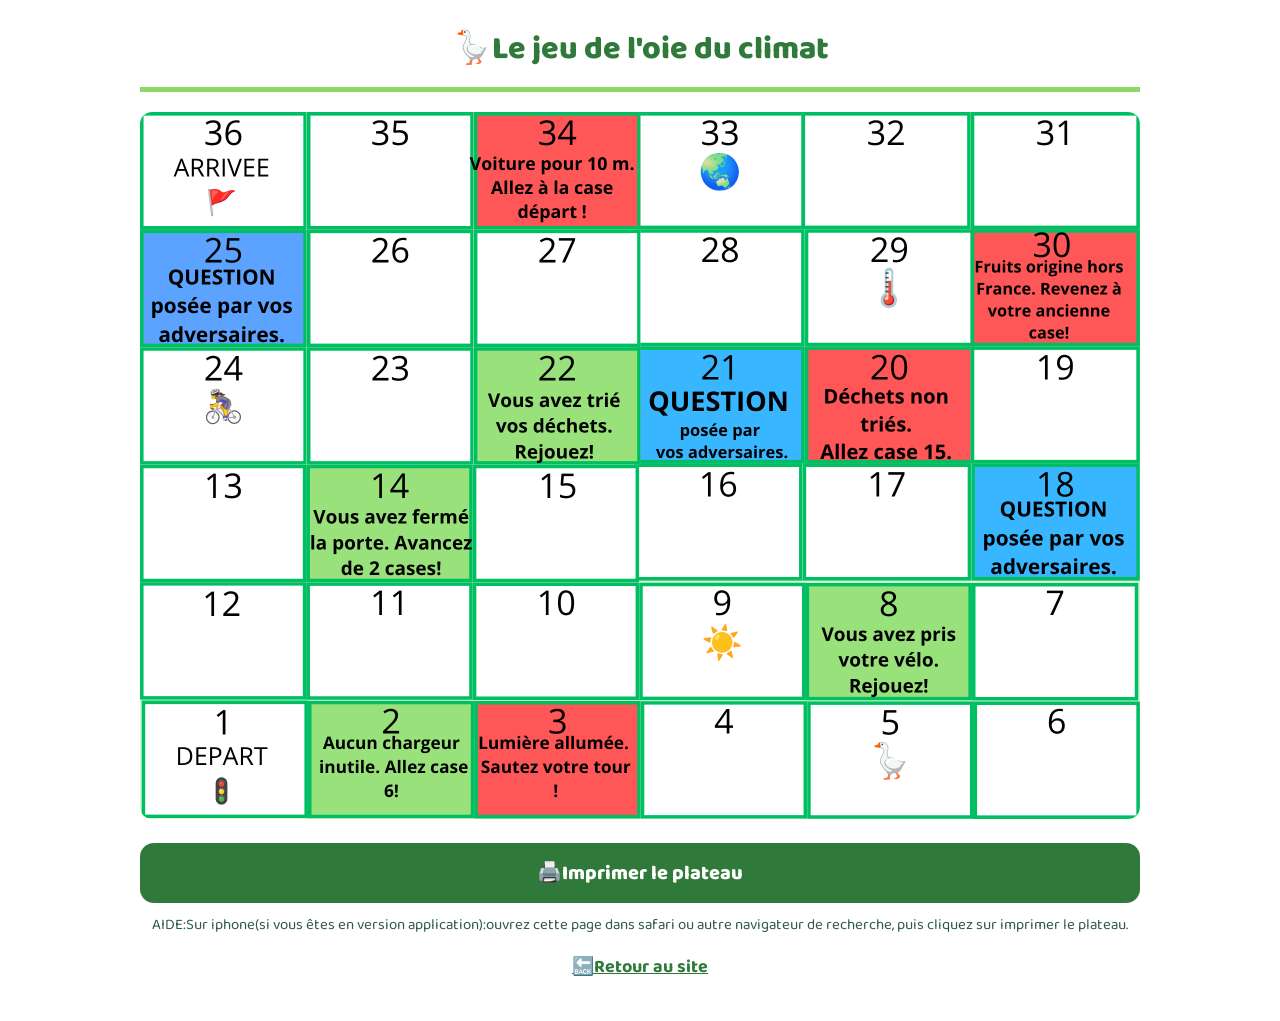
==== plateau.html @ 5658c00f "Update plateau.html" ====
<!DOCTYPE html>
<html lang="fr">
<head>
	<meta charset="utf-8">
	<meta name="viewport" content="width=device-width, initial-scale=1">
	<title>Plateau-ECODEFI</title>
	<link rel="preconnect" href="https://fonts.googleapis.com">
	<link rel="preconnect" href="https://fonts.gstatic.com" crossorigin>
	<link href="https://fonts.googleapis.com/css2?family=Baloo+2:wght@400..800&display=swap" rel="stylesheet">
	<link rel="stylesheet" href="style.css">
	<link rel="manifest" href="manifest.json">
    <link rel="apple-touch-icon" href="icone-192.png">
</head>
<body>
  <main class="page-plateau">
    <h1 class="fiche-titre">
      🪿Le jeu de l'oie du climat
    </h1>
    <img class="plateau-image" src="plateau.png" alt="plateau imprimable">
    <button class="retour" onclick="window.print()">
      🖨️Imprimer le plateau
    </button>
	 <p class=aide> 
		AIDE:Sur iphone(si vous êtes en version application):ouvrez cette page dans safari ou autre navigateur de recherche, puis cliquez sur imprimer le plateau.
	<p> 
    <a class="retour-site" href="index.html">🔙Retour au site</a>
  </main>
    


 




</body>
</html>
---- style.css ----
.entete {
	background: linear-gradient(to bottom,#BFE6FA,#DDF5D2);
	text-align: center;
	border-bottom: 5px solid #8BD86B;
	padding: 24px 16px;
}
.eco {
	color: #2F7A3A;
}
.defi { 
	color: #3BA7D9;
}
.logo {
	width: 72px;
	height: 72px;
	background-color: white;
	border-radius: 50%;
	margin: 0 auto;
	font-size: 40px;
	line-height: 72px;
}
.nom {
	font-family: "Baloo 2", sans-serif;
	font-size: 60px;
	font-weight: 800;
	letter-spacing: 3px;
}
.slogan {
	font-family: "Baloo 2", sans-serif;
	color: #2F5A44;
	font-size: 18px;
}
body {
	margin: 0;
}
.cartes {
	display: grid;
	grid-template-columns: 1fr 1fr;
	gap: 14px;
	padding: 20px 16px;
}
.carte {
	height: 150px;
	border: none;
	background: none;
	padding: 0;
	position: relative;
	perspective: 800px;
}
.face {
	position: absolute;
	inset: 0;
	border-radius: 18px;
	display: grid;
	place-content: center;
	font-family: "Baloo 2", sans-serif;
	font-size: 18px;
	font-weight: 700;
	backface-visibility: hidden;
	transition: transform 0.5s;
}
.dos {
	background: linear-gradient(to bottom right, #3BA7D9, #8BD86B);
	color: white;
}
.avant {
	background: white;
	border: 3px solid #8BD86B;
	transform: rotateY(-180deg);
}
.retournee .dos {
	transform: rotateY(180deg);
}
.retournee .avant {
	transform: rotateY(0deg);
}
.dos::before {
	content: "❓";
	font-size: 34px;
}
.verrou .dos::before {
	content: "🔒";
}
.verrou .dos {
	background: #E3EAE6;
	color: #6B7D73;
}
.fiche {
	position: fixed;
	inset: 0;
	z-index: 10;
	background: white;
	overflow-y: auto;
	padding: 24px 20px;
   font-family: "Baloo 2", sans-serif;
   display: none;
}
.fiche.ouverte {
	display: block;
}
.fiche-titre {
	font-size: 32px;
	font-weight: 800;
	color: #2F7A3A;
	text-align: center;
	border-bottom: 5px solid #8BD86B;
	padding-bottom: 12px;
	margin-top: 0;
	margin-bottom: 20px;
}
.rubrique {
	margin-bottom: 18px;
	font-size: 17px;
	line-height: 1.5;
}
.rubrique h3 {
	font-size: 22px;
	font-weight: 800;
	color: #2F5A44;
	margin-top: 0;
	margin-bottom: 6px;
}
.retour {
	width: 100%;
	padding: 14px;
	font-family: "Baloo 2", sans-serif;
	font-size: 20px;
	font-weight: 800;
	color: white;
	background: #2F7A3A;
	border: none;
	border-radius: 14px;
}
.bulle {
	position: fixed;
	left: 16px;
	right: 16px;
	bottom: 20px;
	z-index: 20;
	background: #1F3A2B;
	color: white;
	padding: 14px;
	border-radius: 14px;
	text-align: center;
	font-family: "baloo 2",sans-serif;
	font-size: 18px;
	font-weight: 700;
	display: none;
}
.bulle.visible {
	display: block;
}
@media (min-width: 800px) {
	.cartes {
		grid-template-columns: repeat(4, 1fr);
		max-width: 1000px;
		margin: 0 auto;
		padding: 32px 24px;
	}
	.fiche {
		inset: 40px 0;
		width: 620px;
		margin: 0 auto;
		border-radius: 22px;
		box-shadow: 0 0 0 100vmax rgba(15, 35, 25, 0.55);
	}
}
	body:has(.fiche.ouverte).cartes {
		pointer-events: none;
}
.rubrique img {
	width: 100% ;
	border-radius: 12px ;
	margin-top: 10px ;
}
.page-plateau {
	max-width: 1000px ;
	margin: 0 auto ;
	padding: 24px 16px ;
    font-family: "Baloo 2",sans-serif ;
}
.plateau-image {
	width: 100% ;
    border-radius: 12px ;
	margin-bottom: 16px ;
}
.retour-site {
	display: block ;
	text-align: center ;
	margin-top: 14px ;
	color: #2F7A3A ;
	font-size: 18px ;
	font-weight: 700 ;
}
@media print {
	.retour, .retour-site, .fiche-titre, .aide {
		display: none ;
}
	.plateau-image {
		max-height: 18cm ;
		width: auto ;
		display: block ;
		margin: 0 auto ;
}
	.page-plateau {
		padding: 0;
}
}
@page {
	size: landscape ;
	margin: 1cm;
}
.aide {
	text-align: center ;
	font-size: 15px ;
	color: #2F5A44 ;
	margin-top: 10px ;
}
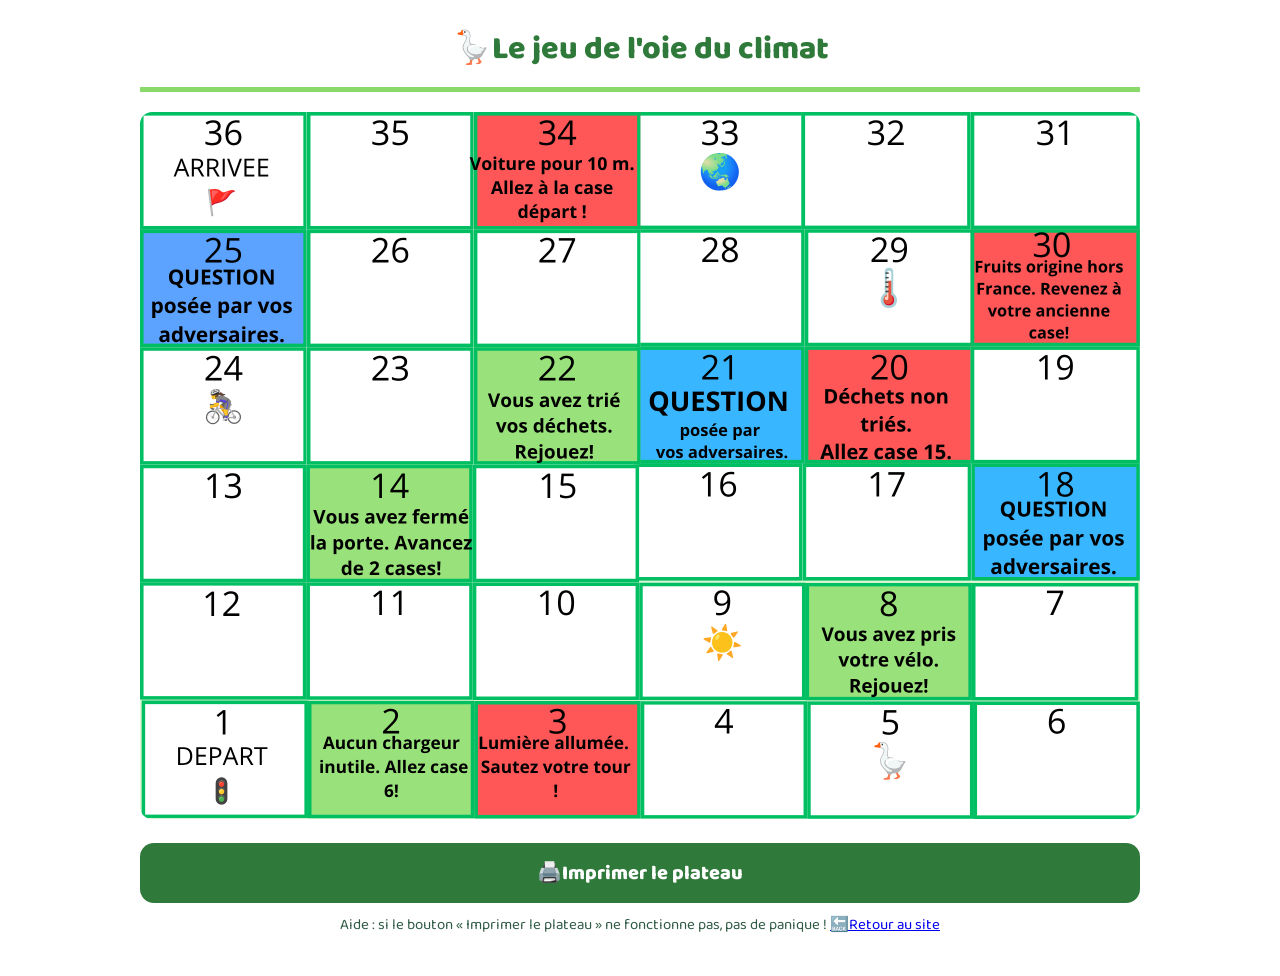
==== commit e4ee74c5: "Update plateau.html Correction aide" ====
--- a/plateau.html
+++ b/plateau.html
@@ -21,7 +21,7 @@
       🖨️Imprimer le plateau
     </button>
 	 <p class=aide> 
-		AIDE:Sur iphone(si vous êtes en version application):ouvrez cette page dans safari ou autre navigateur de recherche, puis cliquez sur imprimer le plateau.
+		Aide : si le bouton « Imprimer le plateau » ne fonctionne pas, pas de panique ! <a href="https://milla202692.github.io/ecodefi/plateau.html" target="_blank>Clique sur ce lien</a>, puis à nouveau sur « Imprimer le plateau ».
 	<p> 
     <a class="retour-site" href="index.html">🔙Retour au site</a>
   </main>
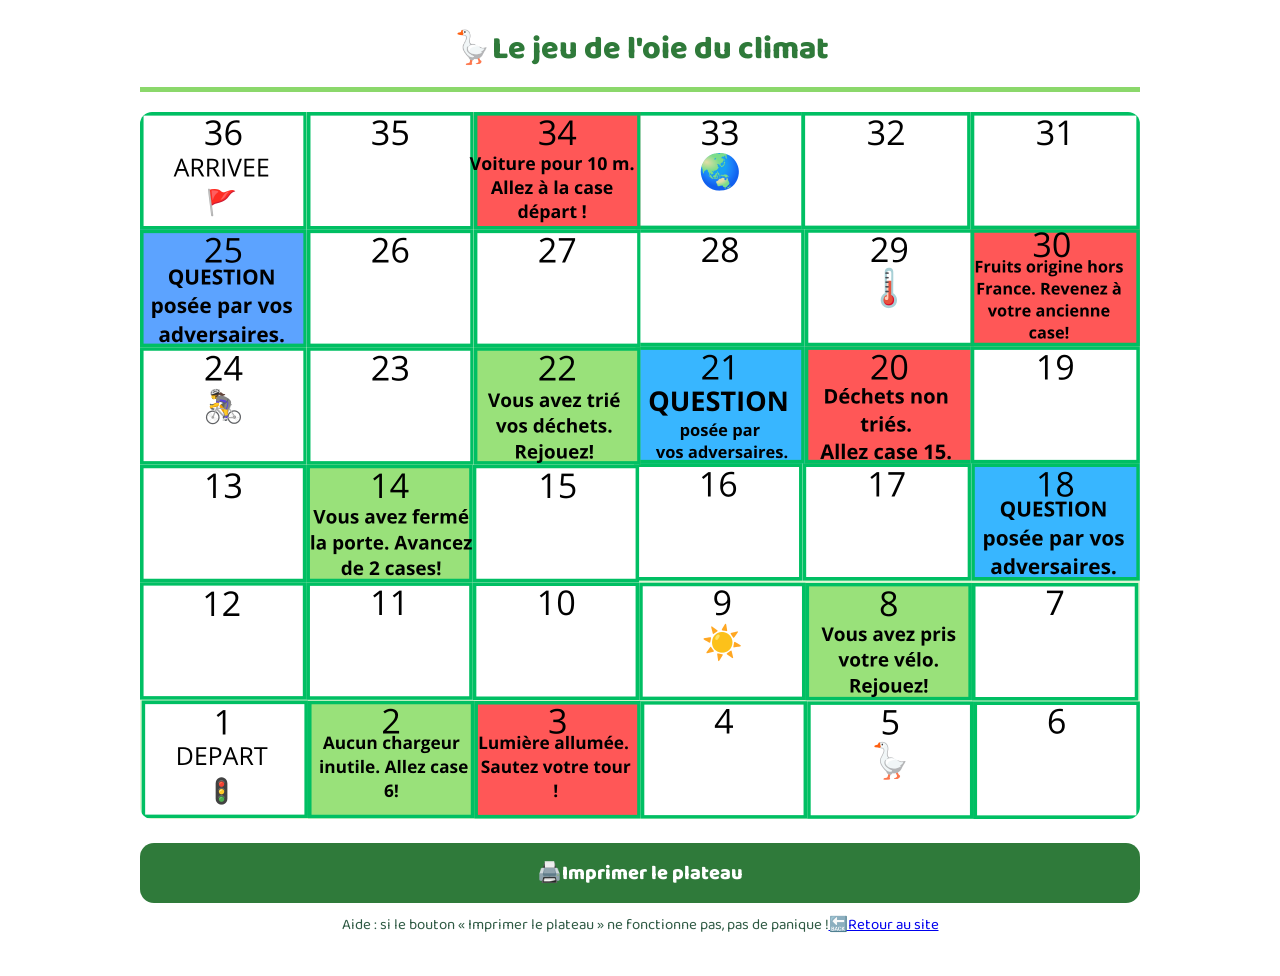
==== commit 65f05faa: "Update plateau.html" ====
--- a/plateau.html
+++ b/plateau.html
@@ -21,7 +21,7 @@
       🖨️Imprimer le plateau
     </button>
 	 <p class=aide> 
-		Aide : si le bouton « Imprimer le plateau » ne fonctionne pas, pas de panique ! <a href="https://milla202692.github.io/ecodefi/plateau.html" target="_blank>Clique sur ce lien</a>, puis à nouveau sur « Imprimer le plateau ».
+		Aide : si le bouton « Imprimer le plateau » ne fonctionne pas, pas de panique !<a href="https://milla202692.github.io/ecodefi/plateau.html" target="_blank>Clique sur ce lien</a>, puis à nouveau sur « Imprimer le plateau ».
 	<p> 
     <a class="retour-site" href="index.html">🔙Retour au site</a>
   </main>
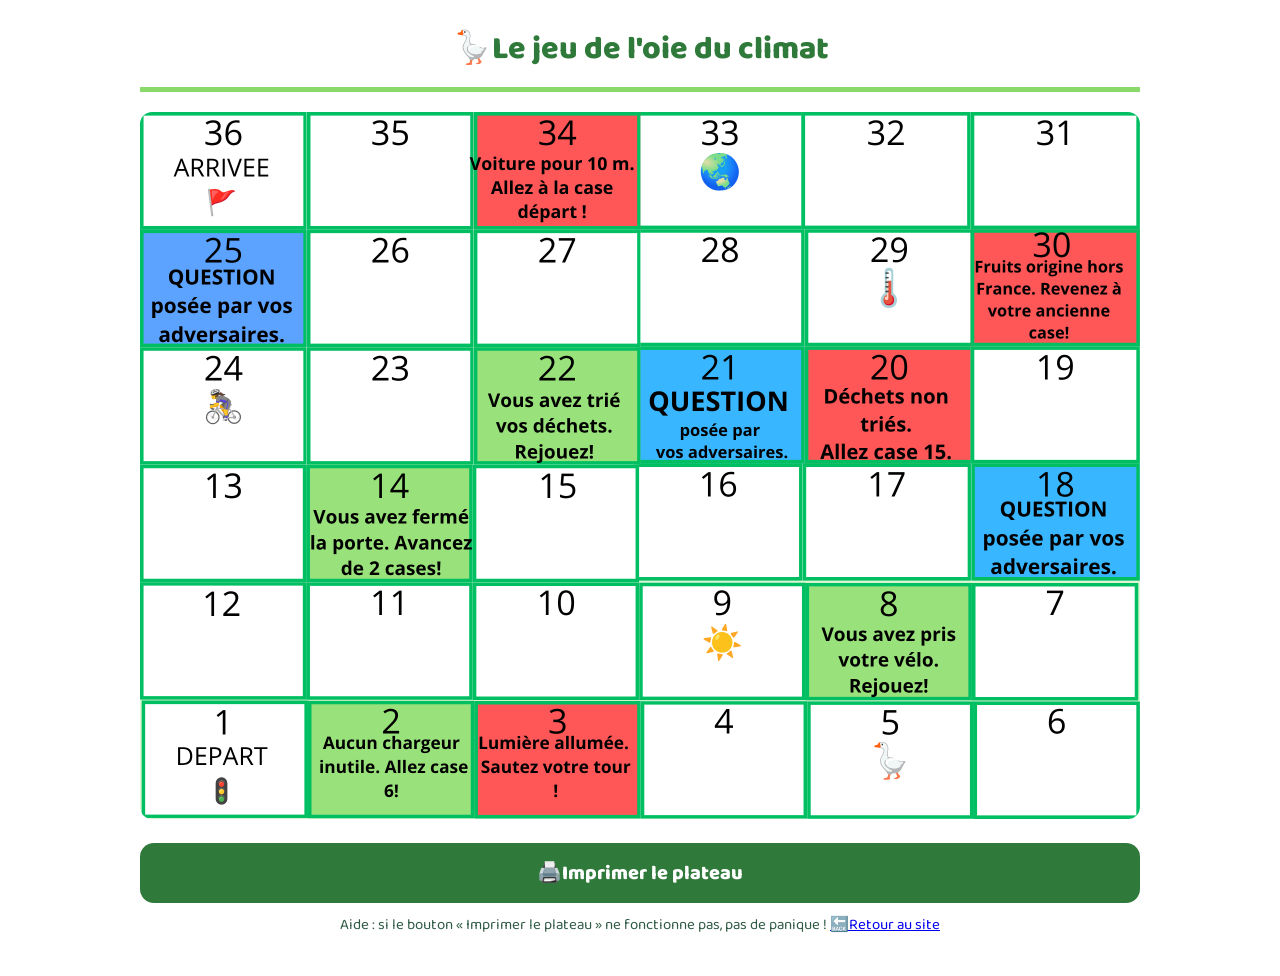
==== commit 85fe1c0c: "Update plateau.html" ====
--- a/plateau.html
+++ b/plateau.html
@@ -21,8 +21,8 @@
       🖨️Imprimer le plateau
     </button>
 	 <p class=aide> 
-		Aide : si le bouton « Imprimer le plateau » ne fonctionne pas, pas de panique !<a href="https://milla202692.github.io/ecodefi/plateau.html" target="_blank>Clique sur ce lien</a>, puis à nouveau sur « Imprimer le plateau ».
-	<p> 
+		Aide : si le bouton « Imprimer le plateau » ne fonctionne pas, pas de panique ! <a href="https://milla202692.github.io/ecodefi/plateau.html" target="_bank>Clique sur ce lien</a>, puis à nouveau sur « Imprimer le plateau ».
+	</p> 
     <a class="retour-site" href="index.html">🔙Retour au site</a>
   </main>
     
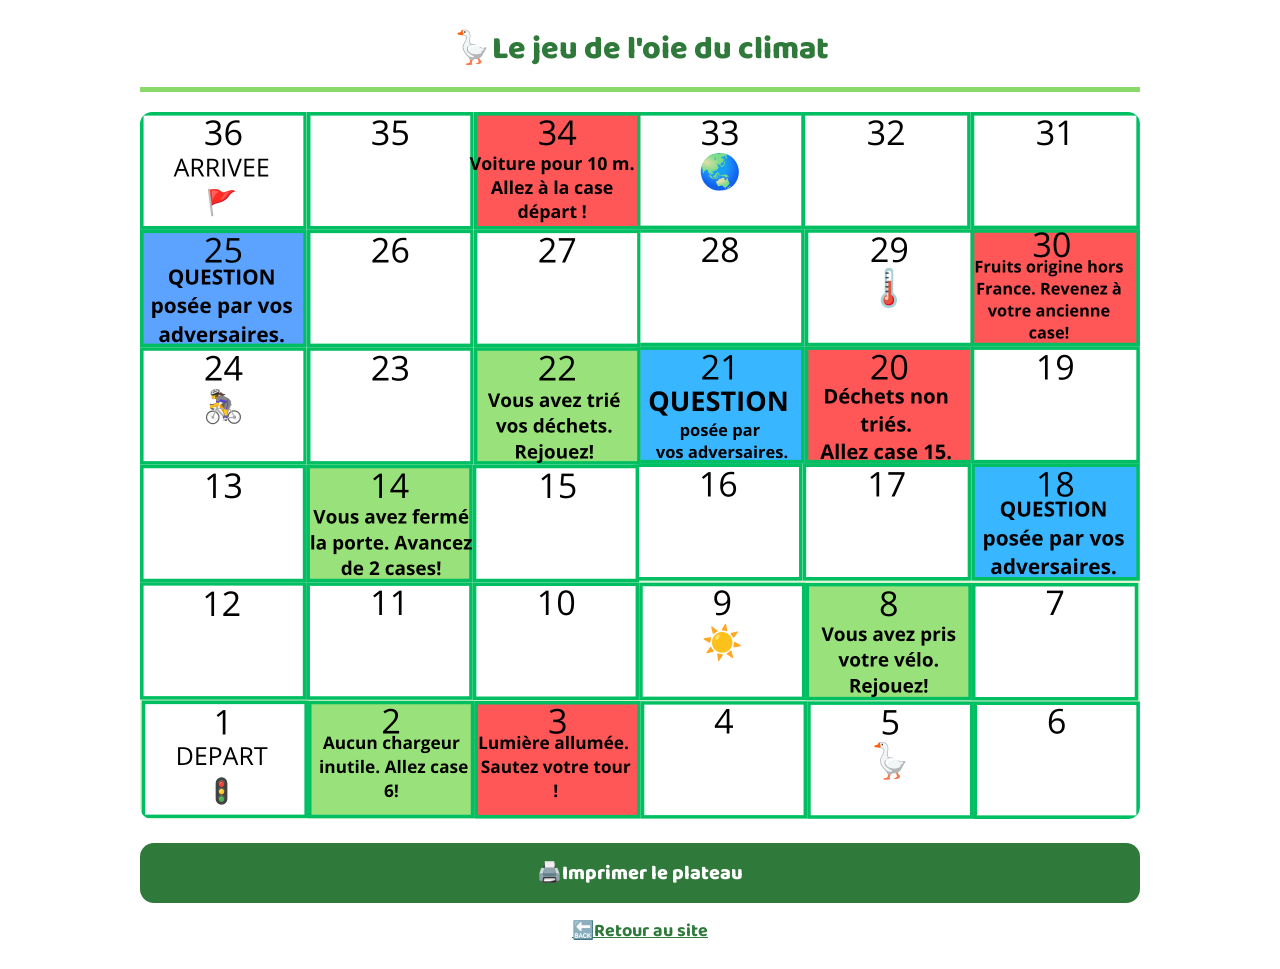
==== commit a3a73c11: "Update plateau.html" ====
--- a/plateau.html
+++ b/plateau.html
@@ -20,10 +20,7 @@
     <button class="retour" onclick="window.print()">
       🖨️Imprimer le plateau
     </button>
-	 <p class=aide> 
-		Aide : si le bouton « Imprimer le plateau » ne fonctionne pas, pas de panique ! <a href="https://milla202692.github.io/ecodefi/plateau.html" target="_bank>Clique sur ce lien</a>, puis à nouveau sur « Imprimer le plateau ».
-	</p> 
-    <a class="retour-site" href="index.html">🔙Retour au site</a>
+ <a class="retour-site" href="index.html">🔙Retour au site</a>
   </main>
     
 
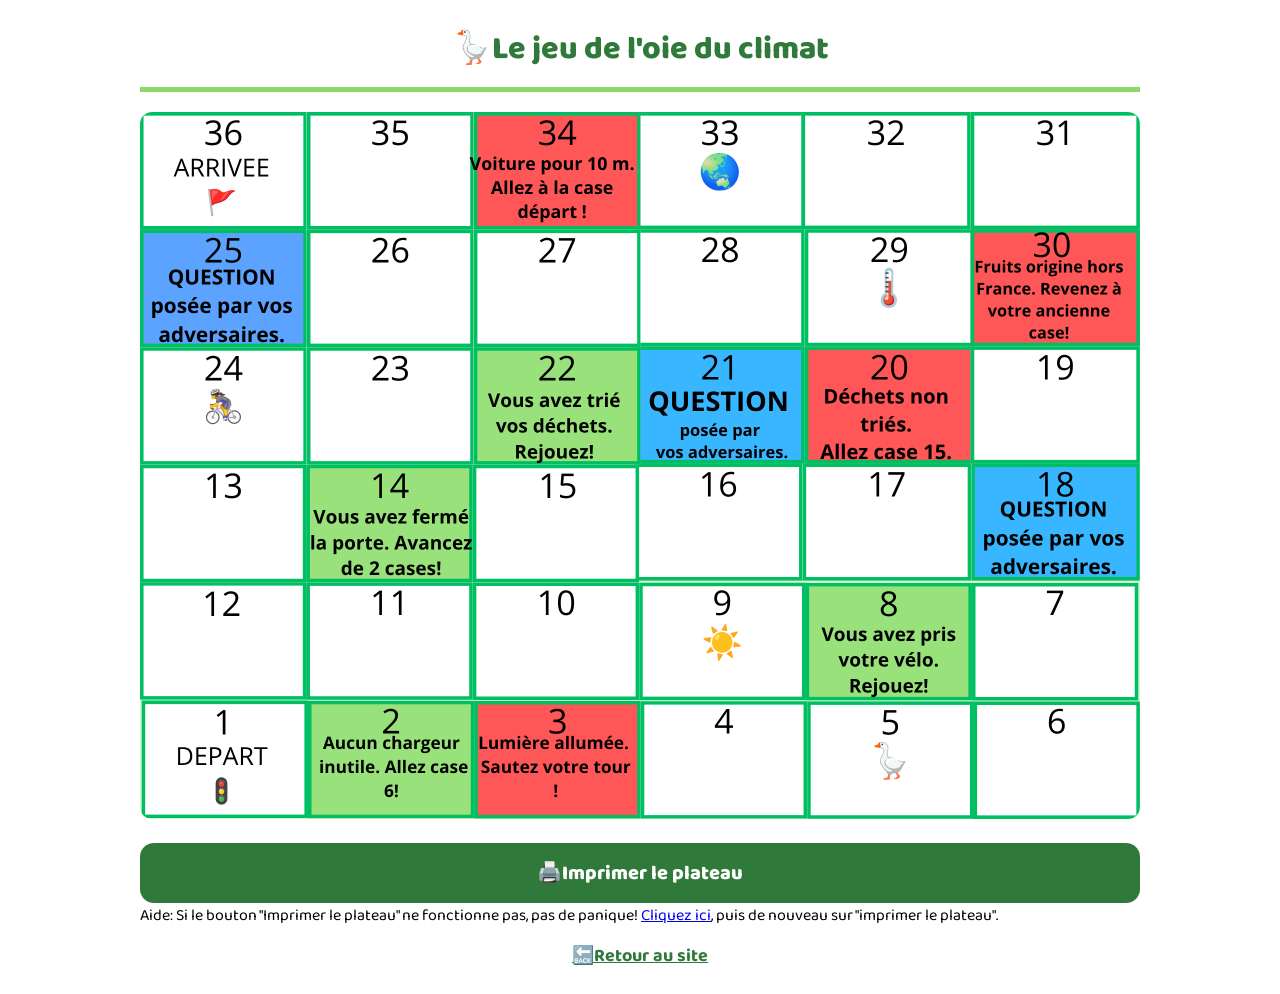
==== commit cb7679a8: "Update plateau.html" ====
--- a/plateau.html
+++ b/plateau.html
@@ -20,7 +20,8 @@
     <button class="retour" onclick="window.print()">
       🖨️Imprimer le plateau
     </button>
- <a class="retour-site" href="index.html">🔙Retour au site</a>
+	  Aide: Si le bouton "Imprimer le plateau" ne fonctionne pas, pas de panique! <a href="https://milla202692.github.io/ecodefi/plateau.html">Cliquez ici</a>, puis de nouveau sur "imprimer le plateau". 
+    <a class="retour-site" href="index.html">🔙Retour au site</a>
   </main>
     
 
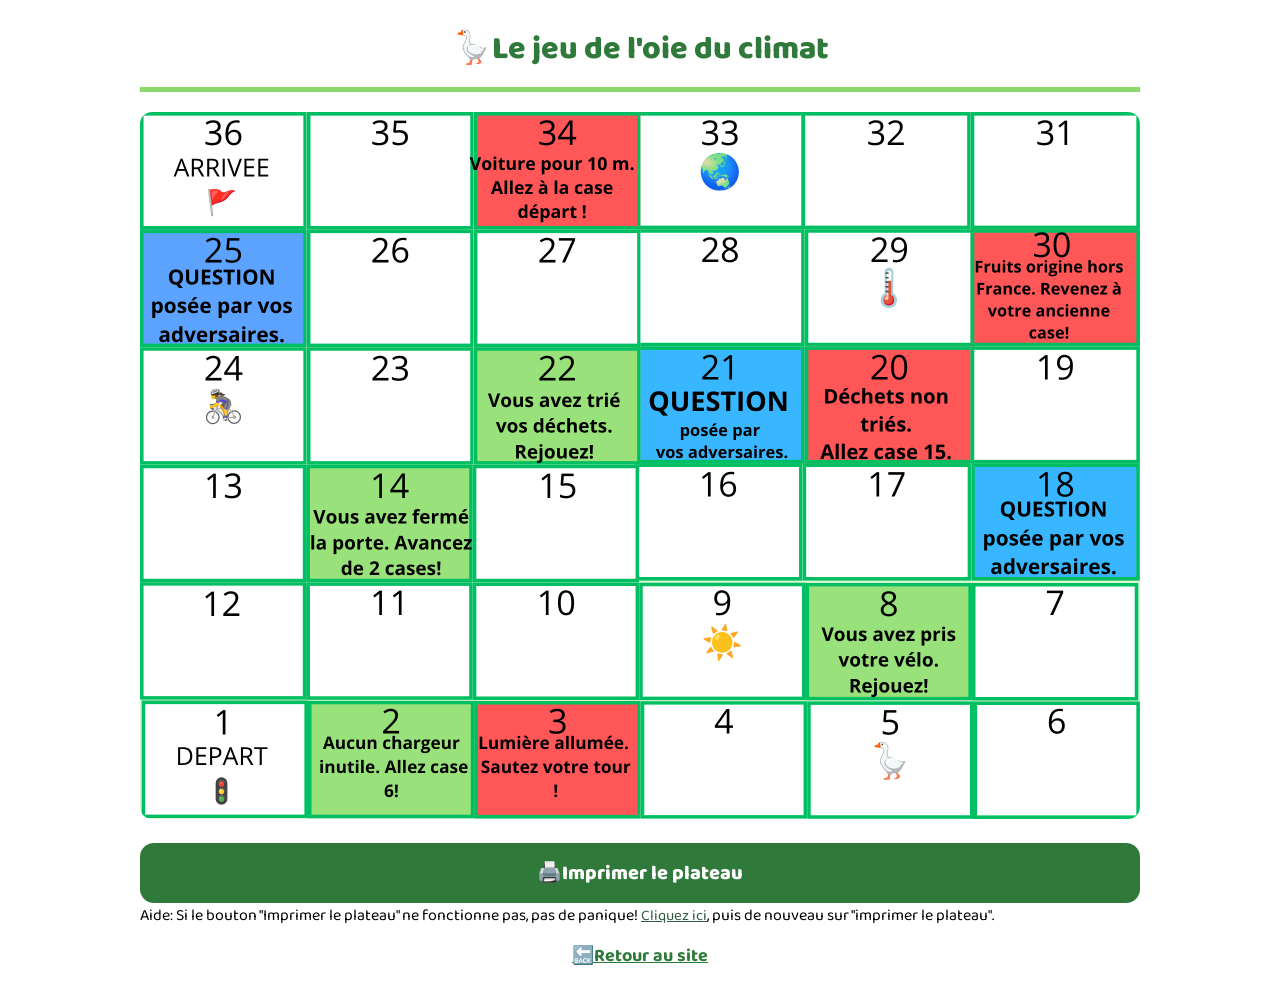
==== commit 8e885b1e: "Update plateau.html" ====
--- a/plateau.html
+++ b/plateau.html
@@ -20,7 +20,7 @@
     <button class="retour" onclick="window.print()">
       🖨️Imprimer le plateau
     </button>
-	  Aide: Si le bouton "Imprimer le plateau" ne fonctionne pas, pas de panique! <a href="https://milla202692.github.io/ecodefi/plateau.html">Cliquez ici</a>, puis de nouveau sur "imprimer le plateau". 
+	  Aide: Si le bouton "Imprimer le plateau" ne fonctionne pas, pas de panique! <a class="aide" href="https://milla202692.github.io/ecodefi/plateau.html">Cliquez ici</a>, puis de nouveau sur "imprimer le plateau". 
     <a class="retour-site" href="index.html">🔙Retour au site</a>
   </main>
     
